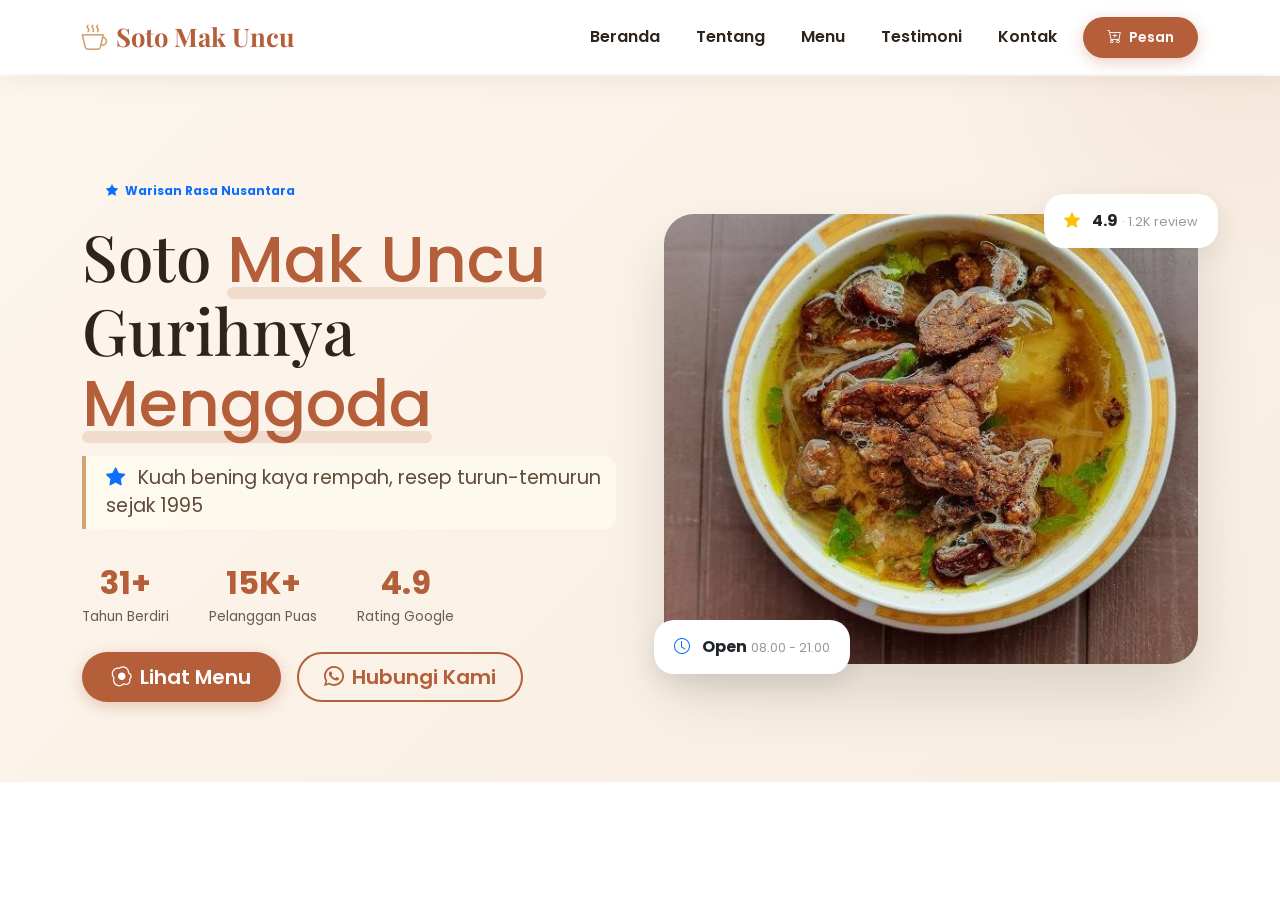
==== uasvivi.html.html @ 8dfd8777 "Membuat Navbar & Hero" ====
<!DOCTYPE html>
<html lang="id">
<head>
  <meta charset="UTF-8" />
  <meta name="viewport" content="width=device-width, initial-scale=1.0" />
  <title>Soto Mak Uncu · Warisan Rasa Nusantara</title>
  <!-- Bootstrap 5 & Icons -->
  <link href="https://cdn.jsdelivr.net/npm/bootstrap@5.3.0-alpha3/dist/css/bootstrap.min.css" rel="stylesheet" />
  <link rel="stylesheet" href="https://cdn.jsdelivr.net/npm/bootstrap-icons@1.11.3/font/bootstrap-icons.min.css" />
  <!-- Google Fonts -->
  <link rel="preconnect" href="https://fonts.googleapis.com" />
  <link rel="preconnect" href="https://fonts.gstatic.com" crossorigin />
  <link href="https://fonts.googleapis.com/css2?family=Playfair+Display:wght@700&family=Poppins:wght@300;400;600;700&display=swap" rel="stylesheet" />
  <!-- AOS Animation -->
  <link href="https://unpkg.com/aos@2.3.1/dist/aos.css" rel="stylesheet" />
  <!-- Link CSS -->
  <link rel="stylesheet" href="style.css">
</head>
<body>

  <!-- ===== NAVBAR ===== -->
  <nav class="navbar navbar-expand-lg fixed-top">
    <div class="container">
      <a class="navbar-brand" href="#">
        <i class="bi bi-cup-hot me-2"></i>Soto Mak Uncu
      </a>
      <button class="navbar-toggler border-0" type="button" data-bs-toggle="collapse" data-bs-target="#navbarNav">
        <span class="navbar-toggler-icon"></span>
      </button>
      <div class="collapse navbar-collapse" id="navbarNav">
        <ul class="navbar-nav ms-auto align-items-lg-center">
          <li class="nav-item"><a class="nav-link" href="#home">Beranda</a></li>
          <li class="nav-item"><a class="nav-link" href="#about">Tentang</a></li>
          <li class="nav-item"><a class="nav-link" href="#products">Menu</a></li>
          <li class="nav-item"><a class="nav-link" href="#testimonials">Testimoni</a></li>
          <li class="nav-item"><a class="nav-link" href="#contact">Kontak</a></li>
          <li class="nav-item ms-lg-2">
            <a href="#contact" class="btn btn-primary-custom btn-sm px-4">
              <i class="bi bi-cart-plus me-2"></i>Pesan
            </a>
          </li>
        </ul>
      </div>
    </div>
  </nav>

  <!-- ===== HERO ===== -->
  <section id="home" class="hero">
    <div class="container">
      <div class="row align-items-center g-5">
        <div class="col-lg-6" data-aos="fade-right">
          <span class="badge bg-primary-light text-primary px-4 py-2 rounded-pill mb-3">
            <i class="bi bi-star-fill me-1"></i> Warisan Rasa Nusantara
          </span>
          <h1 class="hero-title">
            Soto <span>Mak Uncu</span><br />
            Gurihnya <span>Menggoda</span>
          </h1>
          <p class="hero-tagline mt-3 py-2">
            <i class="bi bi-star-fill text-primary me-2"></i>
            Kuah bening kaya rempah, resep turun-temurun sejak 1995
          </p>
          <div class="hero-stats">
            <div class="stat-item">
              <div class="stat-number">31+</div>
              <div class="stat-label">Tahun Berdiri</div>
            </div>
            <div class="stat-item">
              <div class="stat-number">15K+</div>
              <div class="stat-label">Pelanggan Puas</div>
            </div>
            <div class="stat-item">
              <div class="stat-number">4.9</div>
              <div class="stat-label">Rating Google</div>
            </div>
          </div>
          <div class="d-flex flex-wrap gap-3 mt-4">
            <a href="#products" class="btn btn-primary-custom btn-lg">
              <i class="bi bi-egg-fried me-2"></i>Lihat Menu
            </a>
            <a href="#contact" class="btn btn-outline-custom btn-lg">
              <i class="bi bi-whatsapp me-2"></i>Hubungi Kami
            </a>
          </div>
        </div>
        <div class="col-lg-6" data-aos="fade-left">
          <div class="hero-image-wrapper">
            <img src="soto.jpg" alt="Soto Mak Uncu" />
            <div class="floating-badge top-right">
              <i class="bi bi-star-fill text-warning"></i>
              <div>
                <strong>4.9</strong>
                <span style="font-size:0.8rem;color:#999;"> · 1.2K review</span>
              </div>
            </div>
            <div class="floating-badge bottom-left">
              <i class="bi bi-clock text-primary"></i>
              <div>
                <strong>Open</strong>
                <span style="font-size:0.8rem;color:#999;">08.00 - 21.00</span>
              </div>
            </div>
          </div>
        </div>
      </div>
    </div>
  </section>

  

  <!-- ===== TOAST CONTAINER ===== -->
  <div class="toast-container" id="toastContainer"></div>

  <!-- ===== SCRIPTS ===== -->
  <script src="https://cdn.jsdelivr.net/npm/bootstrap@5.3.0-alpha3/dist/js/bootstrap.bundle.min.js"></script>
  <script src="https://unpkg.com/aos@2.3.1/dist/aos.js"></script>

  <!-- Link JS -->
  <script src="main.js"></script>
  
</body>
</html>
---- style.css ----
:root {
      --primary: #b45f3a;
      --primary-dark: #8a472a;
      --primary-light: #f0dbcc;
      --secondary: #2f241b;
      --cream: #fdf6ed;
      --gold: #d4a373;
    }

    * {
      font-family: 'Poppins', sans-serif;
    }

    body {
      padding-top: 76px;
      overflow-x: hidden;
    }

    /* ===== NAVBAR ===== */
    .navbar {
      background: rgba(255, 255, 255, 0.95);
      backdrop-filter: blur(10px);
      box-shadow: 0 2px 30px rgba(0,0,0,0.08);
      padding: 12px 0;
    }

    .navbar-brand {
      font-family: 'Playfair Display', serif;
      font-weight: 700;
      font-size: 1.6rem;
      color: var(--primary) !important;
    }

    .navbar-brand i {
      color: var(--gold);
    }

    .nav-link {
      font-weight: 600;
      color: var(--secondary) !important;
      padding: 8px 18px !important;
      border-radius: 30px;
      transition: 0.3s;
      position: relative;
    }

    .nav-link:hover {
      color: var(--primary) !important;
      background: var(--primary-light);
    }

    .nav-link::after {
      content: '';
      position: absolute;
      bottom: 2px;
      left: 50%;
      transform: translateX(-50%);
      width: 0;
      height: 3px;
      background: var(--primary);
      border-radius: 10px;
      transition: 0.3s;
    }

    .nav-link:hover::after {
      width: 60%;
    }

    .btn-primary-custom {
      background: var(--primary);
      color: white;
      border: none;
      padding: 10px 30px;
      border-radius: 50px;
      font-weight: 600;
      transition: 0.3s;
      box-shadow: 0 4px 15px rgba(180, 95, 58, 0.3);
    }

    .btn-primary-custom:hover {
      background: var(--primary-dark);
      transform: translateY(-2px);
      box-shadow: 0 8px 25px rgba(180, 95, 58, 0.4);
      color: white;
    }

    .btn-outline-custom {
      border: 2px solid var(--primary);
      color: var(--primary);
      background: transparent;
      padding: 8px 25px;
      border-radius: 50px;
      font-weight: 600;
      transition: 0.3s;
    }

    .btn-outline-custom:hover {
      background: var(--primary);
      color: white;
      transform: translateY(-2px);
    }

    /* ===== HERO ===== */
    .hero {
      background: linear-gradient(135deg, var(--cream) 0%, #f8ede1 100%);
      padding: 100px 0 80px;
      position: relative;
      overflow: hidden;
    }

    .hero::before {
      content: '';
      position: absolute;
      top: -50%;
      right: -20%;
      width: 600px;
      height: 600px;
      background: radial-gradient(circle, rgba(180,95,58,0.08) 0%, transparent 70%);
      border-radius: 50%;
    }

    .hero-title {
      font-family: 'Playfair Display', serif;
      font-size: 4rem;
      color: var(--secondary);
      line-height: 1.1;
    }

    .hero-title span {
      color: var(--primary);
      position: relative;
    }

    .hero-title span::after {
      content: '';
      position: absolute;
      bottom: 5px;
      left: 0;
      width: 100%;
      height: 12px;
      background: var(--primary-light);
      z-index: -1;
      border-radius: 10px;
    }

    .hero-tagline {
      font-size: 1.2rem;
      color: #5f4b3a;
      border-left: 4px solid var(--gold);
      padding-left: 20px;
      background: rgba(255,255,240,0.6);
      border-radius: 0 12px 12px 0;
    }

    .hero-stats {
      display: flex;
      gap: 40px;
      margin-top: 30px;
    }

    .hero-stats .stat-item {
      text-align: center;
    }

    .hero-stats .stat-number {
      font-size: 2rem;
      font-weight: 700;
      color: var(--primary);
    }

    .hero-stats .stat-label {
      font-size: 0.85rem;
      color: #6c5a4a;
    }

    .hero-image-wrapper {
      position: relative;
      z-index: 2;
    }

    .hero-image-wrapper img {
      border-radius: 30px;
      box-shadow: 0 30px 60px rgba(0,0,0,0.12);
      transition: transform 0.5s ease;
      width: 100%;
      height: 450px;
      object-fit: cover;
    }

    .hero-image-wrapper img:hover {
      transform: scale(1.02);
    }

    .floating-badge {
      position: absolute;
      background: white;
      padding: 15px 20px;
      border-radius: 20px;
      box-shadow: 0 10px 30px rgba(0,0,0,0.1);
      display: flex;
      align-items: center;
      gap: 12px;
      animation: float 3s ease-in-out infinite;
    }

    .floating-badge.top-right {
      top: -20px;
      right: -20px;
    }

    .floating-badge.bottom-left {
      bottom: -10px;
      left: -10px;
      animation-delay: 1.5s;
    }

    @keyframes float {
      0%, 100% { transform: translateY(0px); }
      50% { transform: translateY(-10px); }
    }

    /* ===== SECTION TITLE ===== */
    .section-title-wrapper {
      text-align: center;
      margin-bottom: 60px;
    }

    .section-title-wrapper .subtitle {
      color: var(--primary);
      font-weight: 600;
      letter-spacing: 2px;
      font-size: 0.9rem;
      text-transform: uppercase;
    }

    .section-title-wrapper h2 {
      font-family: 'Playfair Display', serif;
      font-size: 3rem;
      color: var(--secondary);
      margin-top: 8px;
    }

    .section-title-wrapper p {
      color: #6c5a4a;
      max-width: 500px;
      margin: 10px auto 0;
    }

    /* ===== ABOUT ===== */
    .about-section {
      padding: 80px 0;
      background: white;
    }

    .about-image-wrapper {
      border-radius: 30px;
      overflow: hidden;
      box-shadow: 0 20px 40px rgba(0,0,0,0.08);
    }

    .about-image-wrapper img {
      width: 100%;
      height: 400px;
      object-fit: cover;
      transition: transform 0.6s ease;
    }

    .about-image-wrapper:hover img {
      transform: scale(1.05);
    }

    .about-content h3 {
      font-family: 'Playfair Display', serif;
      font-size: 2rem;
      color: var(--secondary);
    }

    .about-features {
      display: grid;
      grid-template-columns: 1fr 1fr;
      gap: 15px;
      margin-top: 20px;
    }

    .about-features .feature-item {
      display: flex;
      align-items: center;
      gap: 12px;
      background: var(--cream);
      padding: 12px 16px;
      border-radius: 16px;
      transition: 0.3s;
    }

    .about-features .feature-item:hover {
      background: var(--primary-light);
      transform: translateX(5px);
    }

    .about-features .feature-item i {
      color: var(--primary);
      font-size: 1.3rem;
    }
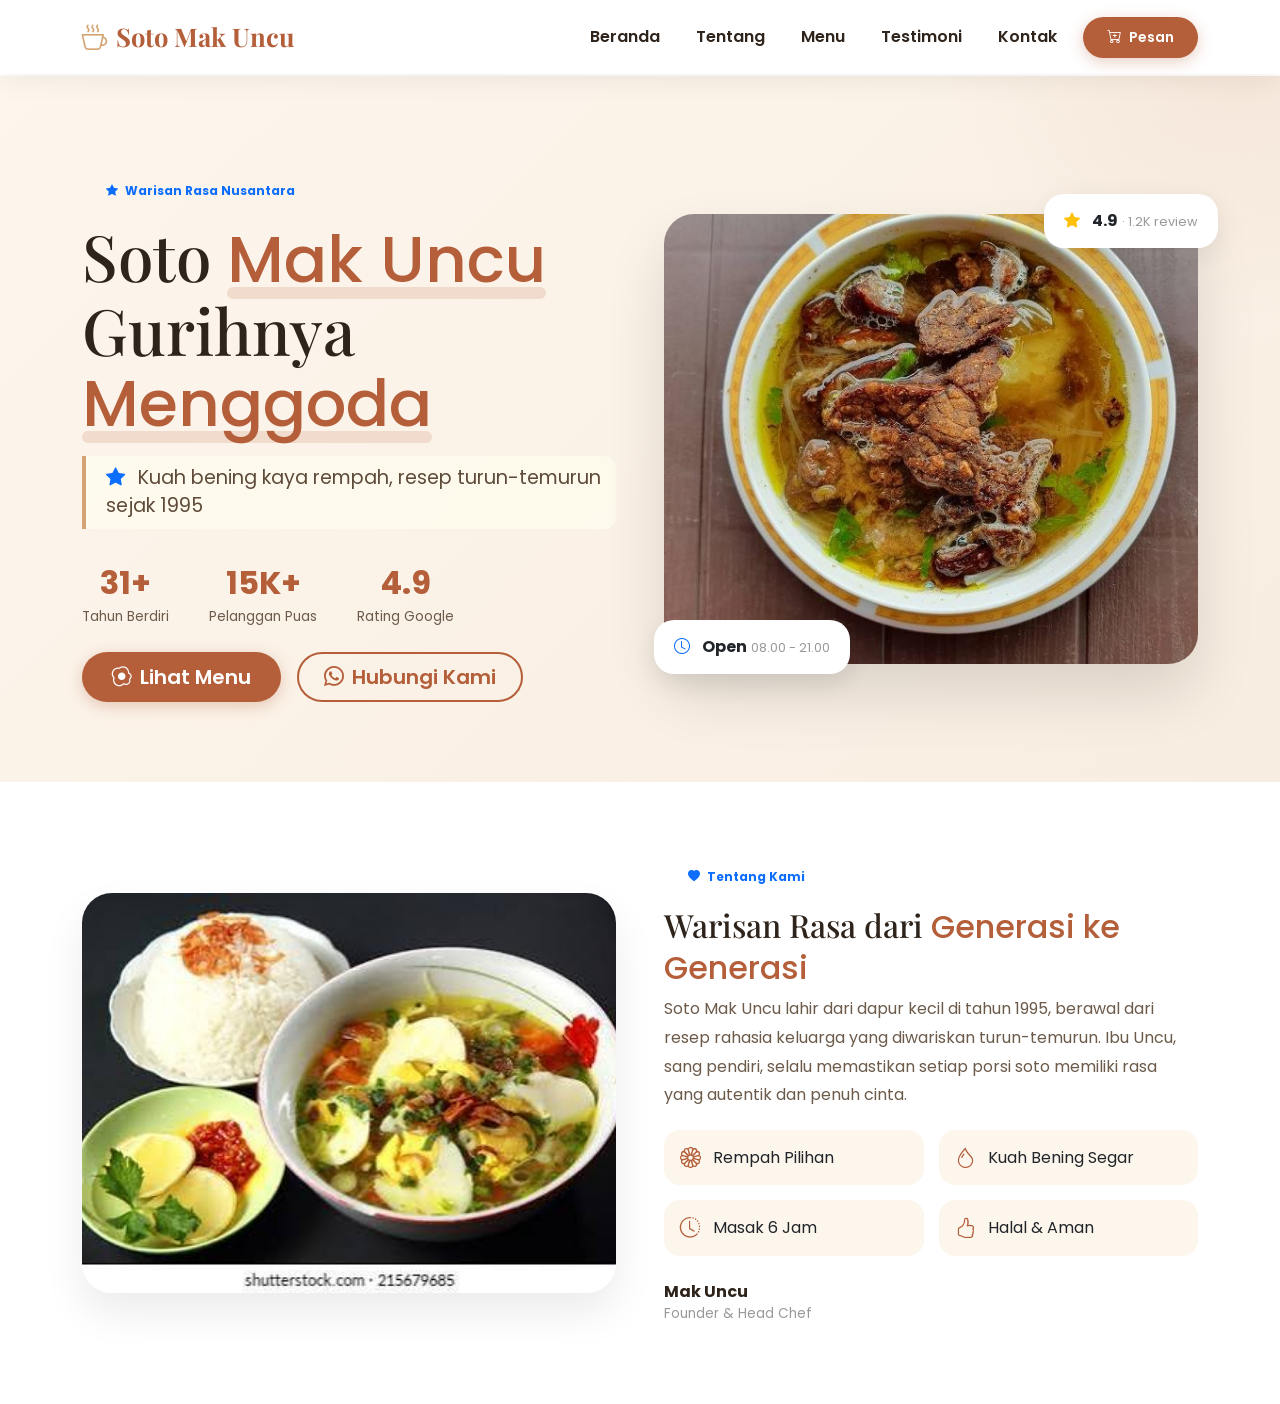
==== commit 4d59cbcf: "Membuat bagian about" ====
--- a/uasvivi.html.html
+++ b/uasvivi.html.html
@@ -106,6 +106,59 @@
     </div>
   </section>
 
+  <!-- ===== ABOUT ==== -->
+  <section id="about" class="about-section">
+    <div class="container">
+      <div class="row g-5 align-items-center">
+        <div class="col-lg-6" data-aos="fade-right">
+          <div class="about-image-wrapper">
+            <img src="sotoenak.jpg" alt="Soto Paru Mak Uncu" />
+          </div>
+        </div>
+        <div class="col-lg-6" data-aos="fade-left">
+          <div class="about-content">
+            <span class="badge bg-primary-light text-primary px-4 py-2 rounded-pill mb-3">
+              <i class="bi bi-heart-fill me-1"></i> Tentang Kami
+            </span>
+            <h3>Warisan Rasa dari <span style="color:var(--primary);">Generasi ke Generasi</span></h3>
+            <p style="color:#6c5a4a;line-height:1.8;">
+              Soto Mak Uncu lahir dari dapur kecil di tahun 1995, berawal dari resep rahasia keluarga 
+              yang diwariskan turun-temurun. Ibu Uncu, sang pendiri, selalu memastikan setiap 
+              porsi soto memiliki rasa yang autentik dan penuh cinta.
+            </p>
+            <div class="about-features">
+              <div class="feature-item">
+                <i class="bi bi-flower1"></i>
+                <span>Rempah Pilihan</span>
+              </div>
+              <div class="feature-item">
+                <i class="bi bi-droplet"></i>
+                <span>Kuah Bening Segar</span>
+              </div>
+              <div class="feature-item">
+                <i class="bi bi-clock-history"></i>
+                <span>Masak 6 Jam</span>
+              </div>
+              <div class="feature-item">
+                <i class="bi bi-hand-thumbs-up"></i>
+                <span>Halal & Aman</span>
+              </div>
+            </div>
+            <div class="mt-4">
+              <div class="d-flex align-items-center gap-3">
+                <!-- <img src="" alt="Ibu Uncu" style="width:60px;height:60px;border-radius:50%;object-fit:cover;" /> -->
+                <div>
+                  <div style="font-weight:700;color:var(--secondary);">Mak Uncu</div>
+                  <div style="font-size:0.85rem;color:#999;">Founder & Head Chef</div>
+                </div>
+              </div>
+            </div>
+          </div>
+        </div>
+      </div>
+    </div>
+  </section>
+
   
 
   <!-- ===== TOAST CONTAINER ===== -->
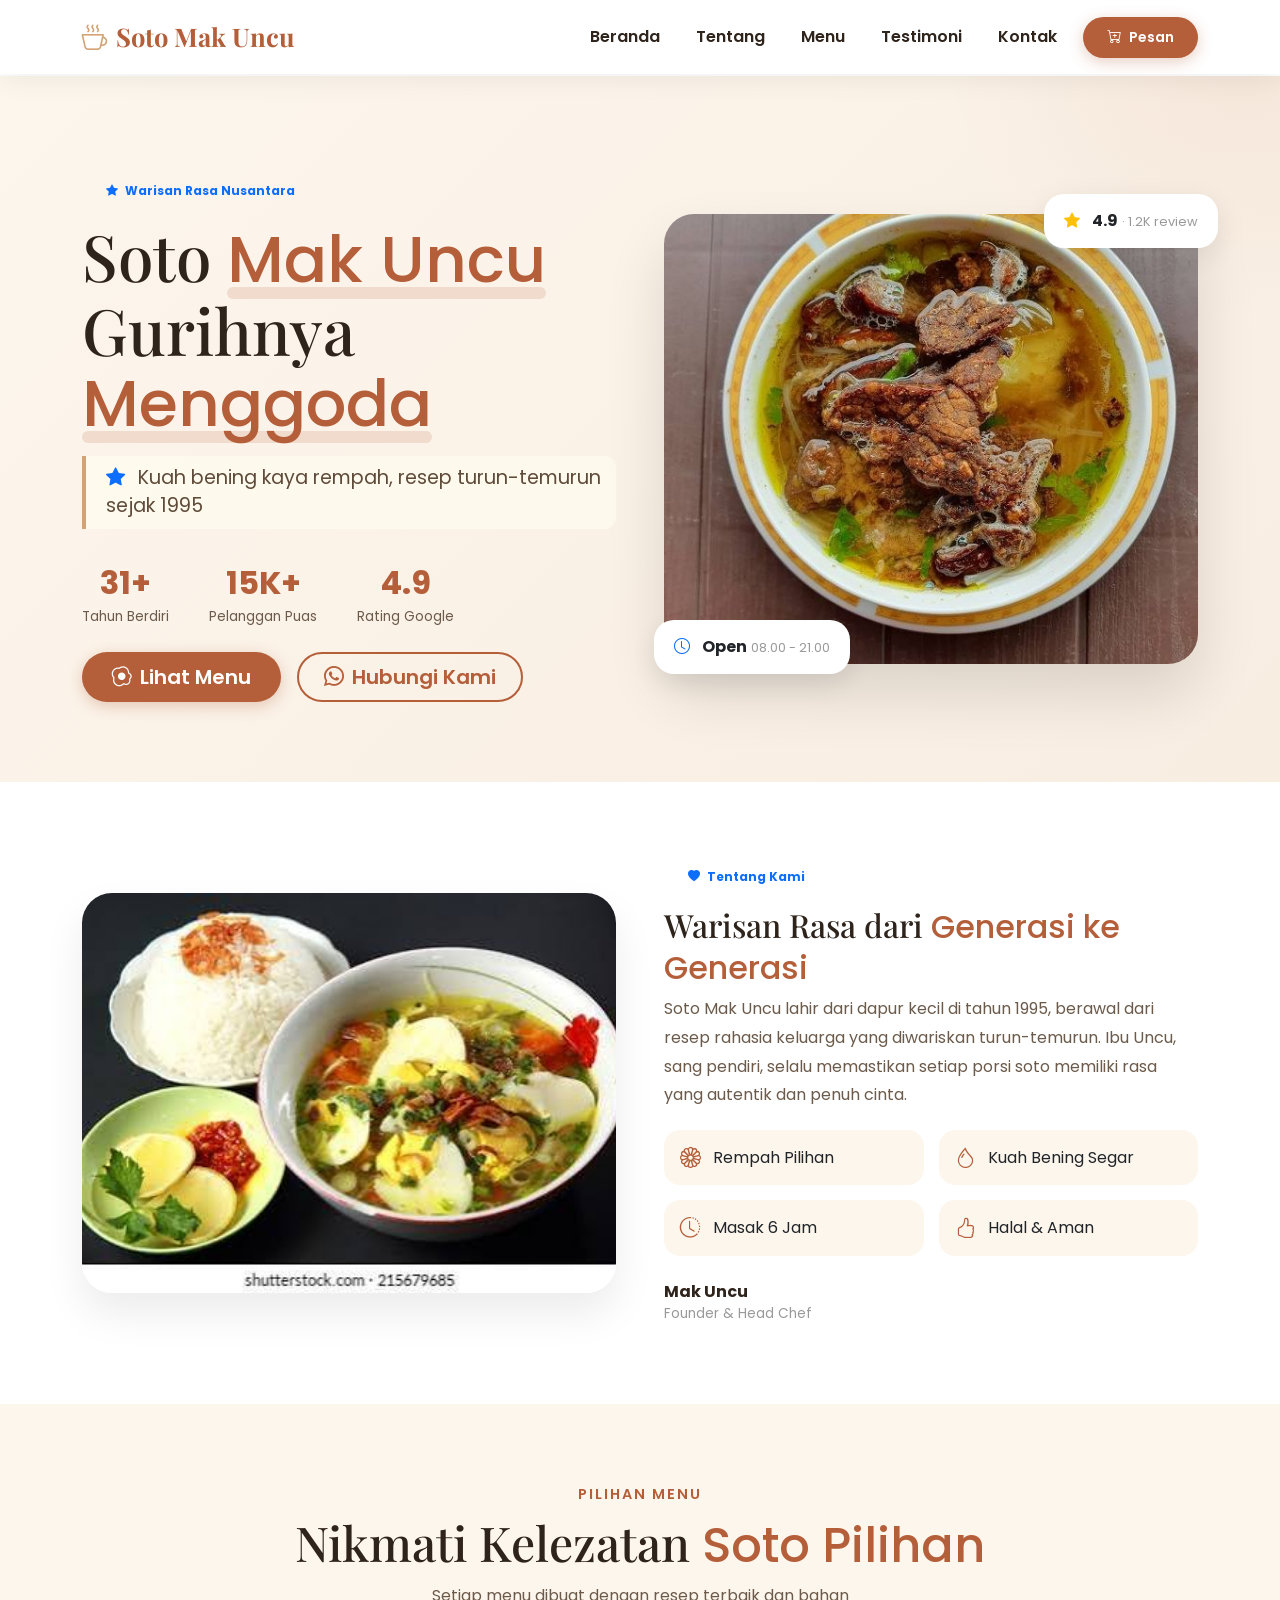
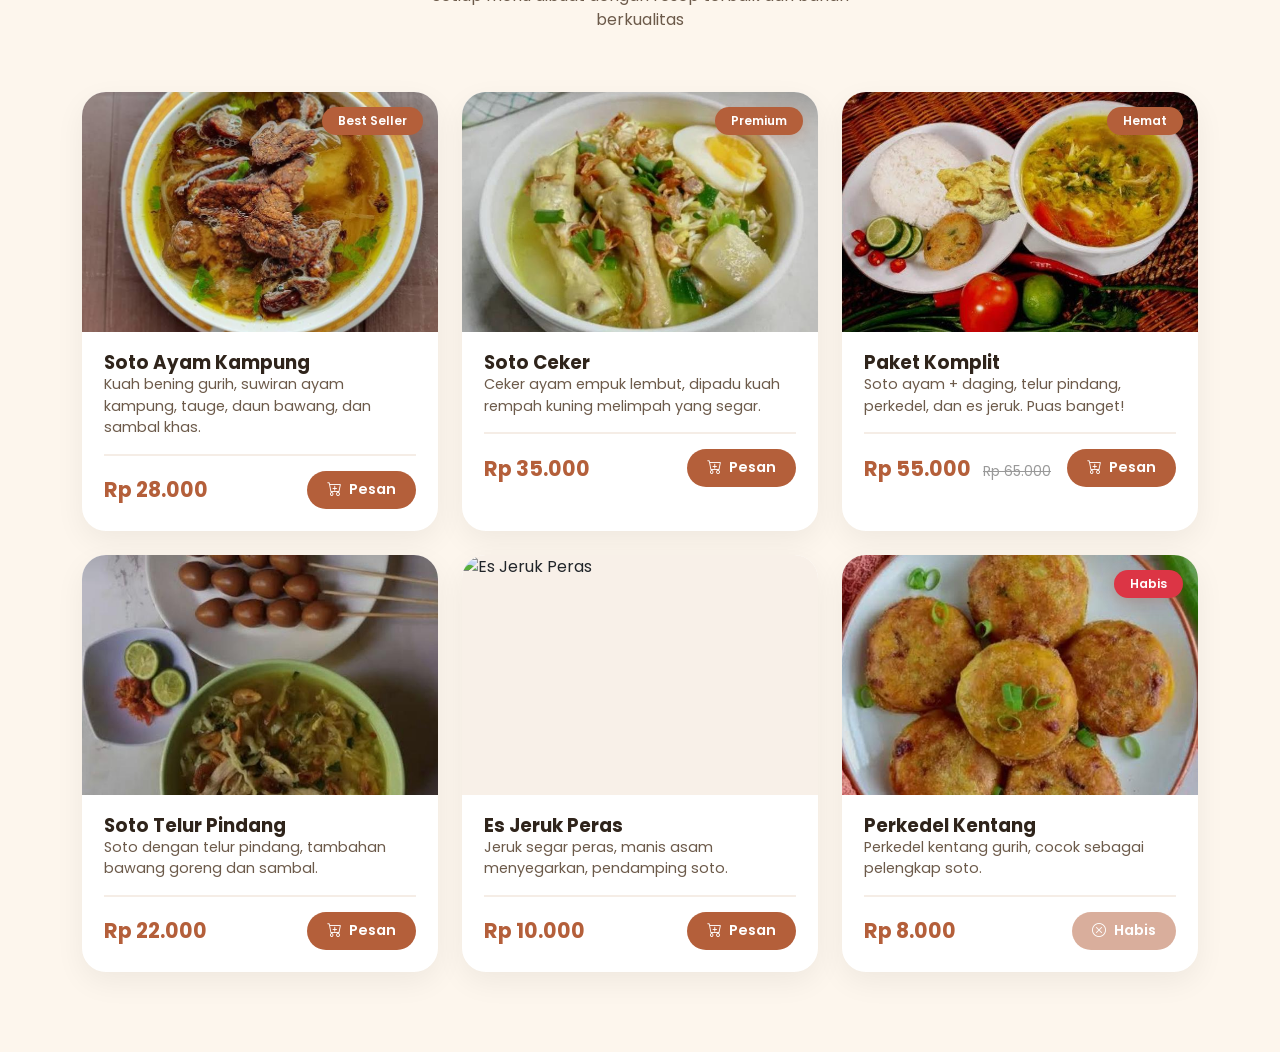
==== commit a7facf6f: "Membuat bagian produk dengan codingan html & css" ====
--- a/uasvivi.html.html
+++ b/uasvivi.html.html
@@ -159,6 +159,137 @@
     </div>
   </section>
 
+  <!-- ===== PRODUCTS ===== -->
+  <section id="products" class="products-section">
+    <div class="container">
+      <div class="section-title-wrapper" data-aos="fade-up">
+        <div class="subtitle">Pilihan Menu</div>
+        <h2>Nikmati Kelezatan <span style="color:var(--primary);">Soto Pilihan</span></h2>
+        <p>Setiap menu dibuat dengan resep terbaik dan bahan berkualitas</p>
+      </div>
+
+      <div class="row g-4">
+        <!-- Product 1: Soto Ayam Kampung -->
+        <div class="col-md-4" data-aos="fade-up" data-aos-delay="100">
+          <div class="product-card">
+            <div class="product-image">
+              <img src="sotoayam.jpg" alt="Soto Ayam Kampung" />
+              <span class="product-badge">Best Seller</span>
+            </div>
+            <div class="card-body">
+              <h5 class="card-title">Soto Ayam Kampung</h5>
+              <p class="card-text">Kuah bening gurih, suwiran ayam kampung, tauge, daun bawang, dan sambal khas.</p>
+              <div class="product-footer">
+                <span class="product-price">Rp 28.000</span>
+                <button class="btn-add-cart" data-product="Soto Ayam Kampung" data-price="28000">
+                  <i class="bi bi-cart-plus"></i> Pesan
+                </button>
+              </div>
+            </div>
+          </div>
+        </div>
+
+        <!-- Product 2: Soto Ceker -->
+        <div class="col-md-4" data-aos="fade-up" data-aos-delay="200">
+          <div class="product-card">
+            <div class="product-image">
+              <img src="sotoceker.jpeg" alt="Soto Ceker" />
+              <span class="product-badge">Premium</span>
+            </div>
+            <div class="card-body">
+              <h5 class="card-title">Soto Ceker</h5>
+              <p class="card-text">Ceker ayam empuk lembut, dipadu kuah rempah kuning melimpah yang segar.</p>
+              <div class="product-footer">
+                <span class="product-price">Rp 35.000</span>
+                <button class="btn-add-cart" data-product="Soto Ceker" data-price="35000">
+                  <i class="bi bi-cart-plus"></i> Pesan
+                </button>
+              </div>
+            </div>
+          </div>
+        </div>
+
+        <!-- Product 3: Paket Komplit -->
+        <div class="col-md-4" data-aos="fade-up" data-aos-delay="300">
+          <div class="product-card">
+            <div class="product-image">
+              <img src="komplit.jpeg" alt="Paket Komplit" />
+              <span class="product-badge">Hemat</span>
+            </div>
+            <div class="card-body">
+              <h5 class="card-title">Paket Komplit</h5>
+              <p class="card-text">Soto ayam + daging, telur pindang, perkedel, dan es jeruk. Puas banget!</p>
+              <div class="product-footer">
+                <span class="product-price">Rp 55.000 <span class="original">Rp 65.000</span></span>
+                <button class="btn-add-cart" data-product="Paket Komplit" data-price="55000">
+                  <i class="bi bi-cart-plus"></i> Pesan
+                </button>
+              </div>
+            </div>
+          </div>
+        </div>
+
+        <!-- Product 4: Soto Telur Pindang -->
+        <div class="col-md-4" data-aos="fade-up" data-aos-delay="150">
+          <div class="product-card">
+            <div class="product-image">
+              <img src="telurpindang.jpeg" alt="Soto Telur Pindang" />
+            </div>
+            <div class="card-body">
+              <h5 class="card-title">Soto Telur Pindang</h5>
+              <p class="card-text">Soto dengan telur pindang, tambahan bawang goreng dan sambal.</p>
+              <div class="product-footer">
+                <span class="product-price">Rp 22.000</span>
+                <button class="btn-add-cart" data-product="Soto Telur Pindang" data-price="22000">
+                  <i class="bi bi-cart-plus"></i> Pesan
+                </button>
+              </div>
+            </div>
+          </div>
+        </div>
+
+        <!-- Product 5: Es Jeruk Peras -->
+        <div class="col-md-4" data-aos="fade-up" data-aos-delay="250">
+          <div class="product-card">
+            <div class="product-image">
+              <img src="https://images.unsplash.com/photo-1613478223719-2ab802602423?q=80&w=500&auto=format&fit=crop" alt="Es Jeruk Peras" />
+            </div>
+            <div class="card-body">
+              <h5 class="card-title">Es Jeruk Peras</h5>
+              <p class="card-text">Jeruk segar peras, manis asam menyegarkan, pendamping soto.</p>
+              <div class="product-footer">
+                <span class="product-price">Rp 10.000</span>
+                <button class="btn-add-cart" data-product="Es Jeruk Peras" data-price="10000">
+                  <i class="bi bi-cart-plus"></i> Pesan
+                </button>
+              </div>
+            </div>
+          </div>
+        </div>
+
+        <!-- Product 6: Perkedel Kentang -->
+        <div class="col-md-4" data-aos="fade-up" data-aos-delay="350">
+          <div class="product-card">
+            <div class="product-image">
+              <img src="perkedel.jpeg" alt="Perkedel Kentang" />
+              <span class="product-badge sold-out">Habis</span>
+            </div>
+            <div class="card-body">
+              <h5 class="card-title">Perkedel Kentang</h5>
+              <p class="card-text">Perkedel kentang gurih, cocok sebagai pelengkap soto.</p>
+              <div class="product-footer">
+                <span class="product-price">Rp 8.000</span>
+                <button class="btn-add-cart" data-product="Perkedel Kentang" data-price="8000" disabled>
+                  <i class="bi bi-x-circle"></i> Habis
+                </button>
+              </div>
+            </div>
+          </div>
+        </div>
+      </div>
+    </div>
+  </section>
+
   
 
   <!-- ===== TOAST CONTAINER ===== -->
--- a/style.css
+++ b/style.css
@@ -302,4 +302,128 @@
       font-size: 1.3rem;
     }
 
+    /* ===== PRODUCTS ===== */
+    .products-section {
+      padding: 80px 0;
+      background: var(--cream);
+    }
+
+    .product-card {
+      background: white;
+      border-radius: 24px;
+      overflow: hidden;
+      box-shadow: 0 10px 30px rgba(0,0,0,0.06);
+      transition: 0.4s cubic-bezier(0.165, 0.84, 0.44, 1);
+      height: 100%;
+      position: relative;
+    }
+
+    .product-card:hover {
+      transform: translateY(-12px);
+      box-shadow: 0 20px 50px rgba(180, 95, 58, 0.15);
+    }
+
+    .product-card .product-image {
+      height: 240px;
+      overflow: hidden;
+      position: relative;
+      background: #f8f0e8;
+    }
+
+    .product-card .product-image img {
+      width: 100%;
+      height: 100%;
+      object-fit: cover;
+      transition: transform 0.6s ease;
+    }
+
+    .product-card:hover .product-image img {
+      transform: scale(1.08);
+    }
+
+    .product-card .product-badge {
+      position: absolute;
+      top: 15px;
+      right: 15px;
+      background: var(--primary);
+      color: white;
+      padding: 5px 16px;
+      border-radius: 30px;
+      font-size: 0.75rem;
+      font-weight: 600;
+      box-shadow: 0 4px 15px rgba(180, 95, 58, 0.3);
+      z-index: 2;
+    }
+
+    .product-card .product-badge.sold-out {
+      background: #dc3545;
+    }
+
+    .product-card .card-body {
+      padding: 20px 22px 22px;
+    }
+
+    .product-card .card-title {
+      font-weight: 700;
+      color: var(--secondary);
+      font-size: 1.15rem;
+    }
+
+    .product-card .card-text {
+      color: #6c5a4a;
+      font-size: 0.9rem;
+      margin-bottom: 15px;
+    }
+
+    .product-card .product-footer {
+      display: flex;
+      justify-content: space-between;
+      align-items: center;
+      padding-top: 15px;
+      border-top: 2px solid #f5ede6;
+    }
+
+    .product-card .product-price {
+      font-weight: 700;
+      font-size: 1.3rem;
+      color: var(--primary);
+    }
+
+    .product-card .product-price .original {
+      font-size: 0.85rem;
+      color: #999;
+      text-decoration: line-through;
+      font-weight: 400;
+      margin-left: 8px;
+    }
+
+    .btn-add-cart {
+      background: var(--primary);
+      color: white;
+      border: none;
+      padding: 8px 20px;
+      border-radius: 50px;
+      font-weight: 600;
+      font-size: 0.9rem;
+      transition: 0.3s;
+      display: flex;
+      align-items: center;
+      gap: 8px;
+    }
+
+    .btn-add-cart:hover:not(:disabled) {
+      background: var(--primary-dark);
+      transform: scale(1.05);
+      color: white;
+    }
+
+    .btn-add-cart.added {
+      background: #28a745;
+    }
+
+    .btn-add-cart:disabled {
+      opacity: 0.5;
+      cursor: not-allowed;
+    }
+
     
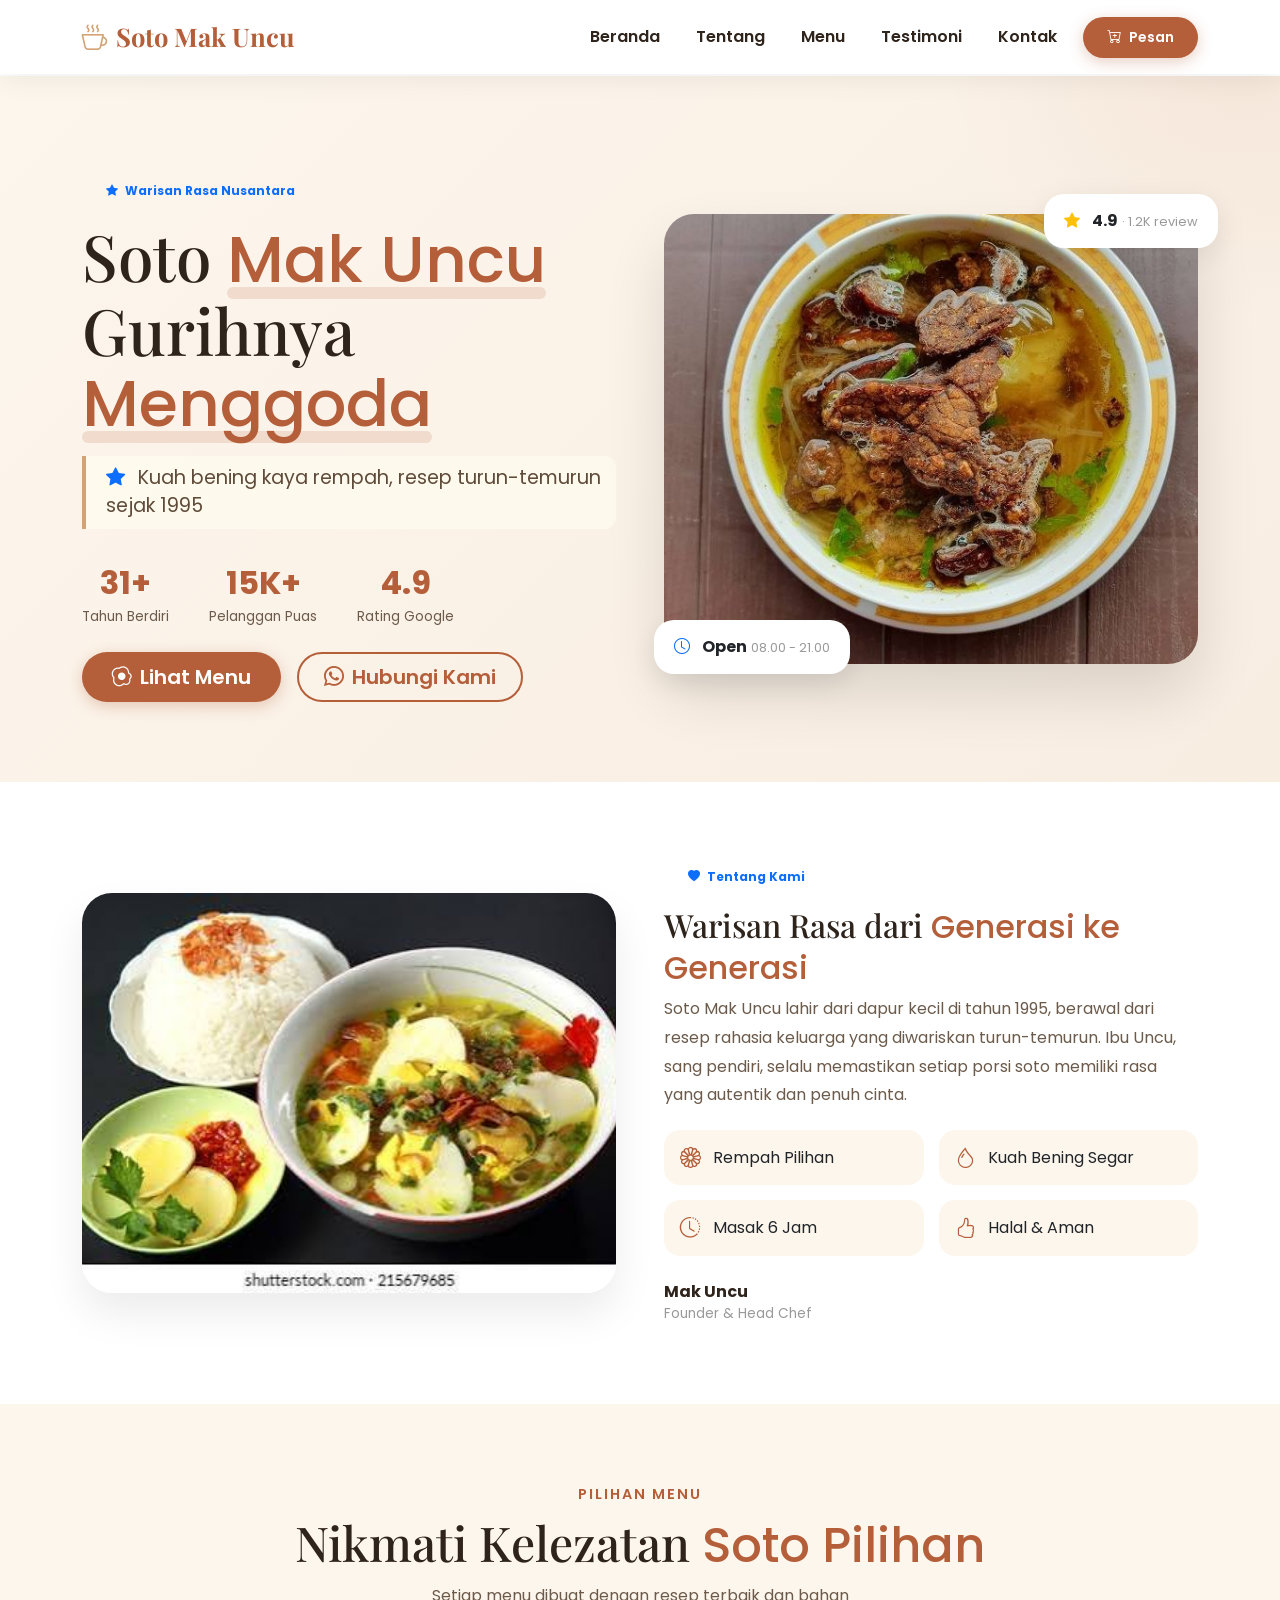
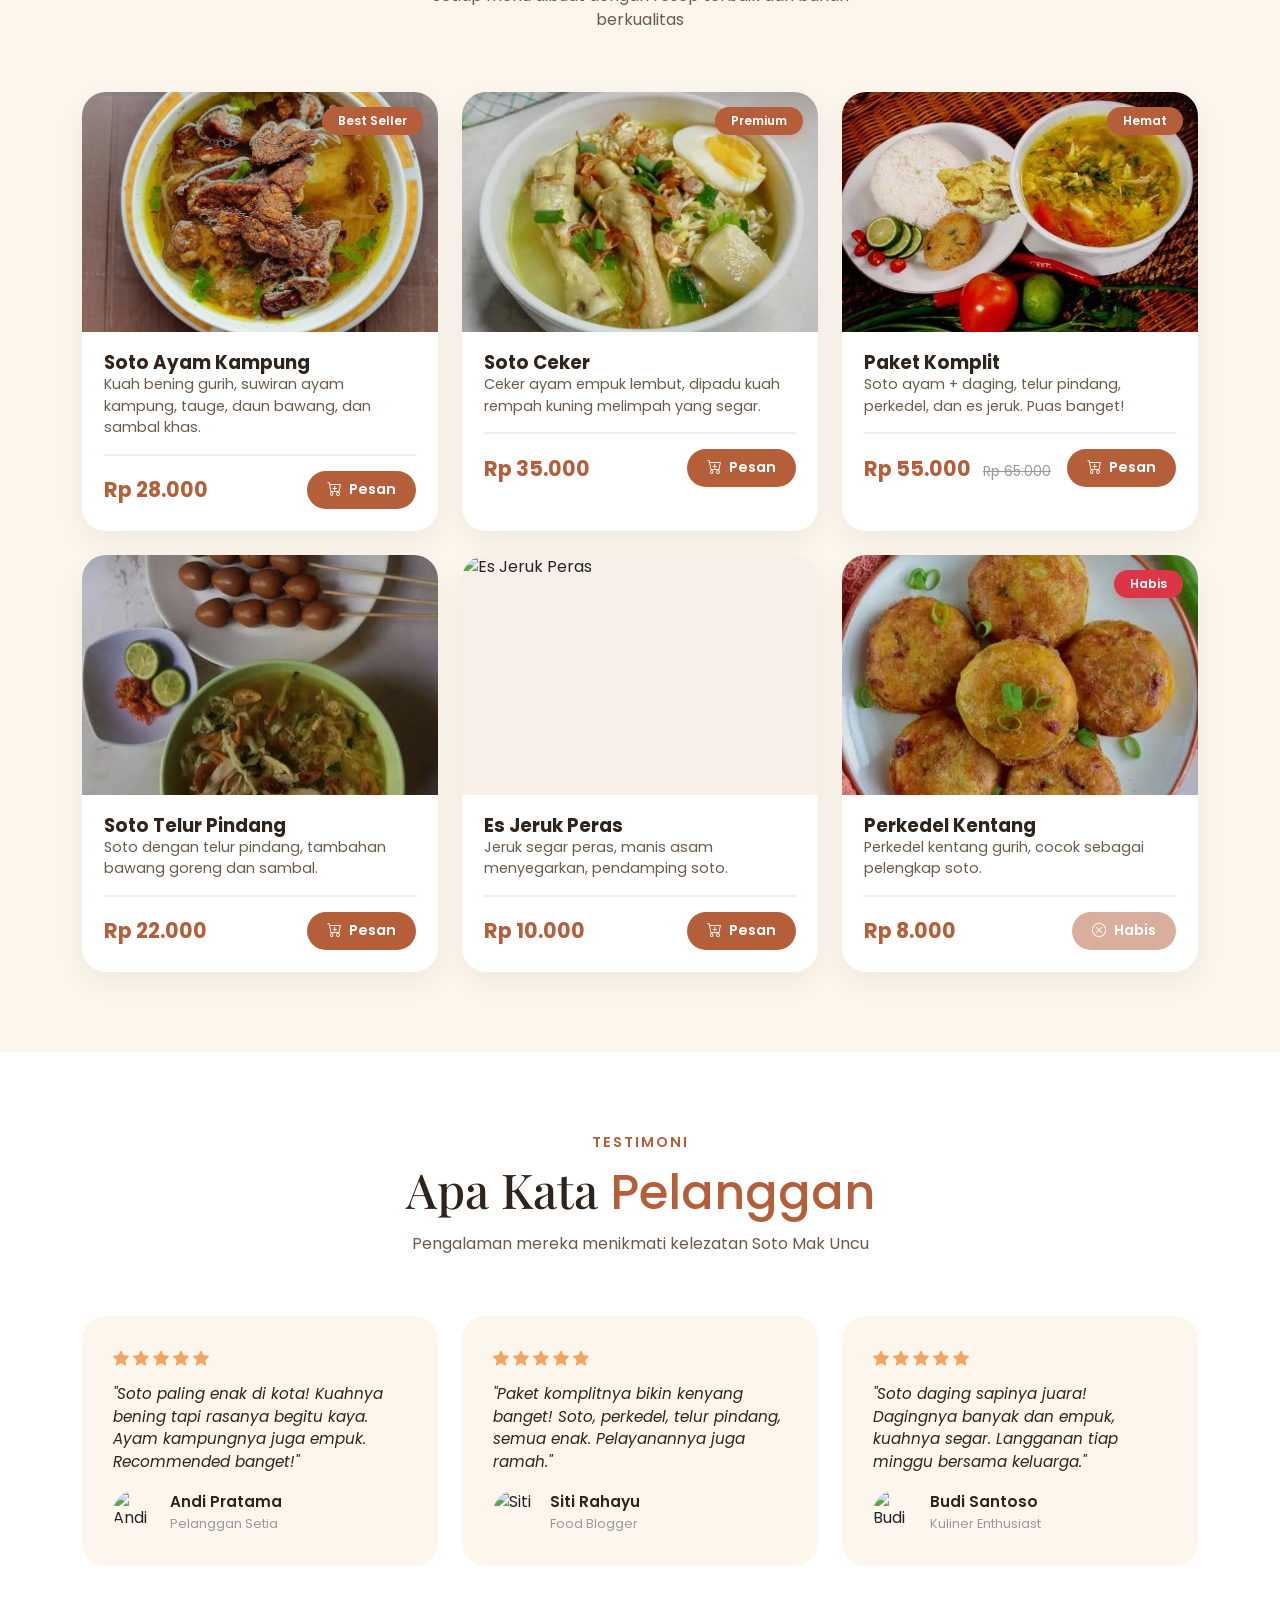
==== commit faa4788c: "Menambahkan Bagian Testimonial" ====
--- a/uasvivi.html.html
+++ b/uasvivi.html.html
@@ -290,7 +290,78 @@
     </div>
   </section>
 
-  
+  <!-- ===== TESTIMONIALS ===== -->
+  <section id="testimonials" class="testimonials-section">
+    <div class="container">
+      <div class="section-title-wrapper" data-aos="fade-up">
+        <div class="subtitle">Testimoni</div>
+        <h2>Apa Kata <span style="color:var(--primary);">Pelanggan</span></h2>
+        <p>Pengalaman mereka menikmati kelezatan Soto Mak Uncu</p>
+      </div>
+
+      <div class="row g-4">
+        <div class="col-md-4" data-aos="fade-up" data-aos-delay="100">
+          <div class="testimonial-card">
+            <div class="stars">
+              <i class="bi bi-star-fill"></i>
+              <i class="bi bi-star-fill"></i>
+              <i class="bi bi-star-fill"></i>
+              <i class="bi bi-star-fill"></i>
+              <i class="bi bi-star-fill"></i>
+            </div>
+            <p class="testimonial-text">"Soto paling enak di kota! Kuahnya bening tapi rasanya begitu kaya. Ayam kampungnya juga empuk. Recommended banget!"</p>
+            <div class="testimonial-author">
+              <img src="https://placehold.co/60x60/f0dbcc/b45f3a?text=A" alt="Andi" />
+              <div>
+                <div class="name">Andi Pratama</div>
+                <div class="role">Pelanggan Setia</div>
+              </div>
+            </div>
+          </div>
+        </div>
+
+        <div class="col-md-4" data-aos="fade-up" data-aos-delay="200">
+          <div class="testimonial-card">
+            <div class="stars">
+              <i class="bi bi-star-fill"></i>
+              <i class="bi bi-star-fill"></i>
+              <i class="bi bi-star-fill"></i>
+              <i class="bi bi-star-fill"></i>
+              <i class="bi bi-star-fill"></i>
+            </div>
+            <p class="testimonial-text">"Paket komplitnya bikin kenyang banget! Soto, perkedel, telur pindang, semua enak. Pelayanannya juga ramah."</p>
+            <div class="testimonial-author">
+              <img src="https://placehold.co/60x60/f0dbcc/b45f3a?text=S" alt="Siti" />
+              <div>
+                <div class="name">Siti Rahayu</div>
+                <div class="role">Food Blogger</div>
+              </div>
+            </div>
+          </div>
+        </div>
+
+        <div class="col-md-4" data-aos="fade-up" data-aos-delay="300">
+          <div class="testimonial-card">
+            <div class="stars">
+              <i class="bi bi-star-fill"></i>
+              <i class="bi bi-star-fill"></i>
+              <i class="bi bi-star-fill"></i>
+              <i class="bi bi-star-fill"></i>
+              <i class="bi bi-star-fill"></i>
+            </div>
+            <p class="testimonial-text">"Soto daging sapinya juara! Dagingnya banyak dan empuk, kuahnya segar. Langganan tiap minggu bersama keluarga."</p>
+            <div class="testimonial-author">
+              <img src="https://placehold.co/60x60/f0dbcc/b45f3a?text=B" alt="Budi" />
+              <div>
+                <div class="name">Budi Santoso</div>
+                <div class="role">Kuliner Enthusiast</div>
+              </div>
+            </div>
+          </div>
+        </div>
+      </div>
+    </div>
+  </section>
 
   <!-- ===== TOAST CONTAINER ===== -->
   <div class="toast-container" id="toastContainer"></div>
--- a/style.css
+++ b/style.css
@@ -426,4 +426,59 @@
       cursor: not-allowed;
     }
 
+    /* ===== TESTIMONIALS ===== */
+    .testimonials-section {
+      padding: 80px 0;
+      background: white;
+    }
+
+    .testimonial-card {
+      background: var(--cream);
+      border-radius: 24px;
+      padding: 30px;
+      height: 100%;
+      transition: 0.3s;
+      border: 1px solid transparent;
+    }
+
+    .testimonial-card:hover {
+      border-color: var(--primary-light);
+      box-shadow: 0 10px 30px rgba(0,0,0,0.05);
+    }
+
+    .testimonial-card .stars {
+      color: #f4a460;
+      margin-bottom: 12px;
+    }
+
+    .testimonial-card .testimonial-text {
+      font-style: italic;
+      color: var(--secondary);
+      font-size: 0.95rem;
+    }
+
+    .testimonial-card .testimonial-author {
+      display: flex;
+      align-items: center;
+      gap: 12px;
+      margin-top: 15px;
+    }
+
+    .testimonial-card .testimonial-author img {
+      width: 45px;
+      height: 45px;
+      border-radius: 50%;
+      object-fit: cover;
+    }
+
+    .testimonial-card .testimonial-author .name {
+      font-weight: 600;
+      color: var(--secondary);
+      font-size: 0.95rem;
+    }
+
+    .testimonial-card .testimonial-author .role {
+      font-size: 0.8rem;
+      color: #999;
+    }
     
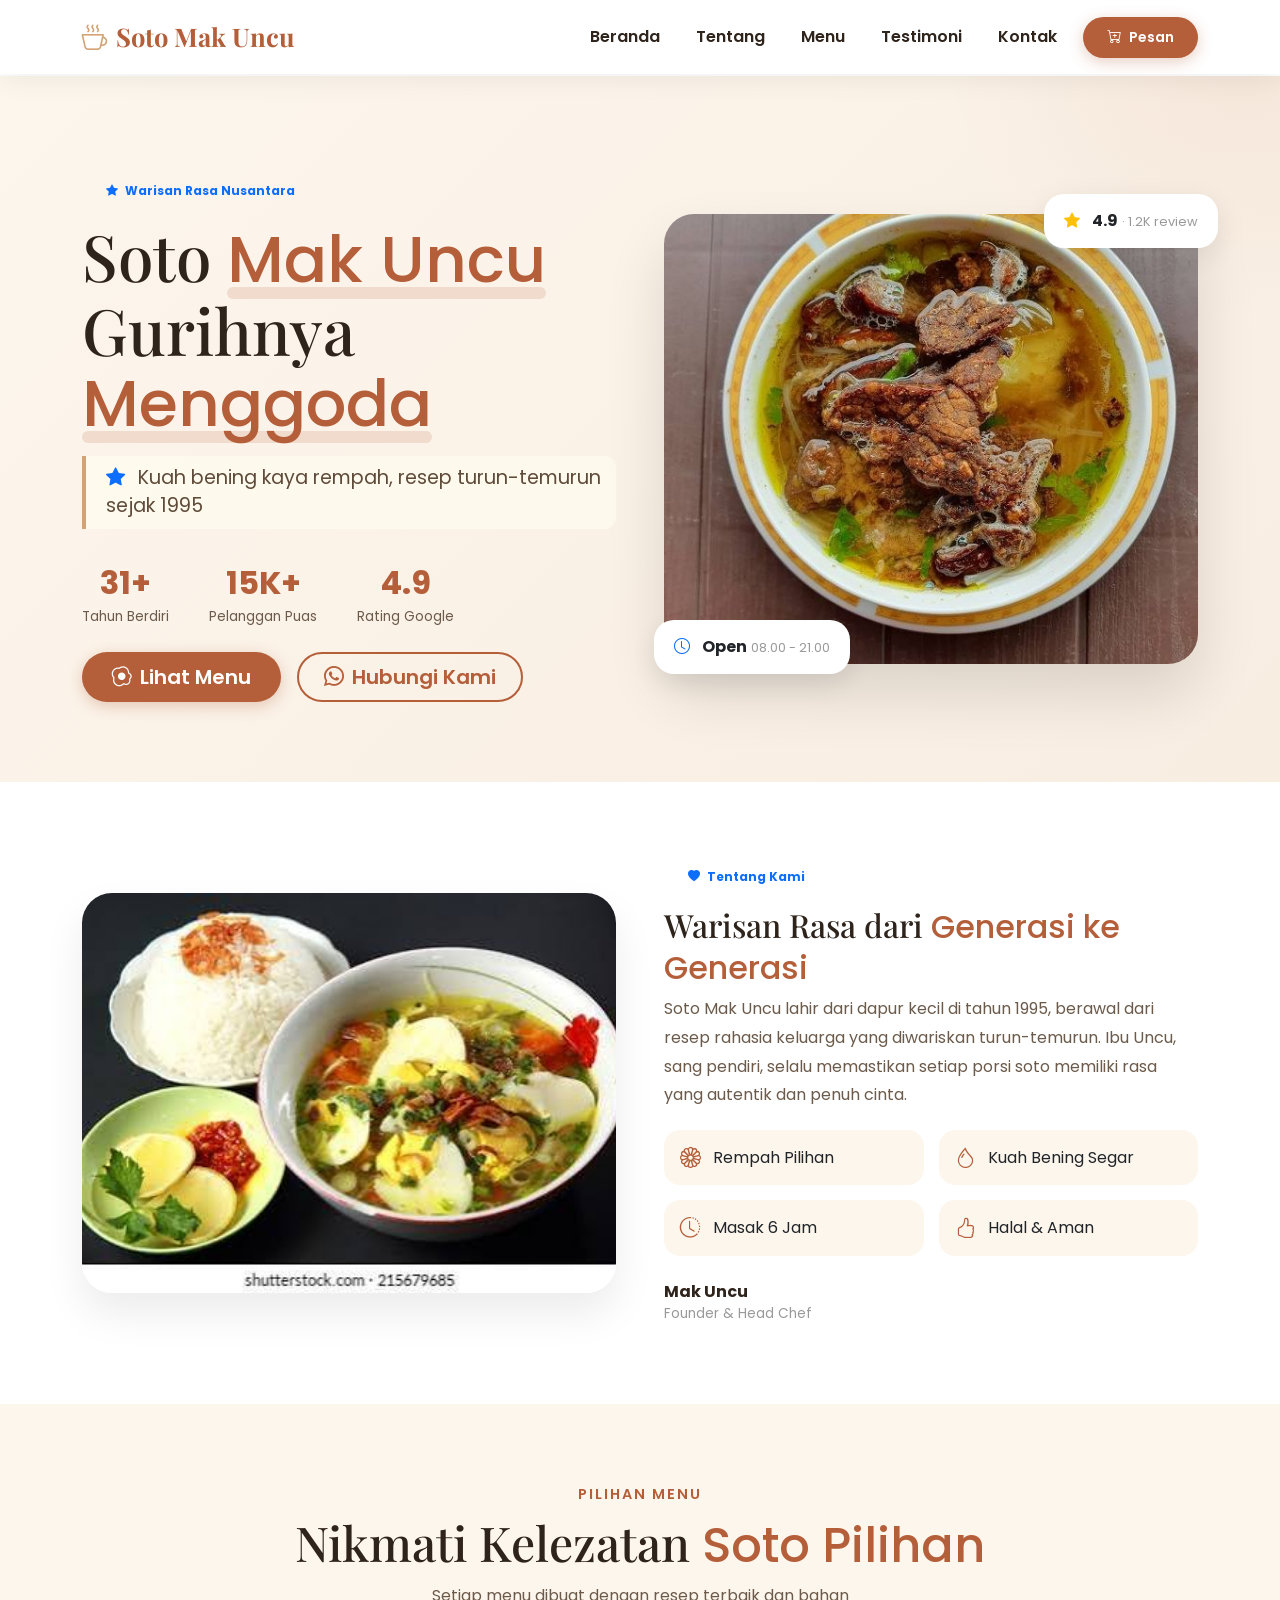
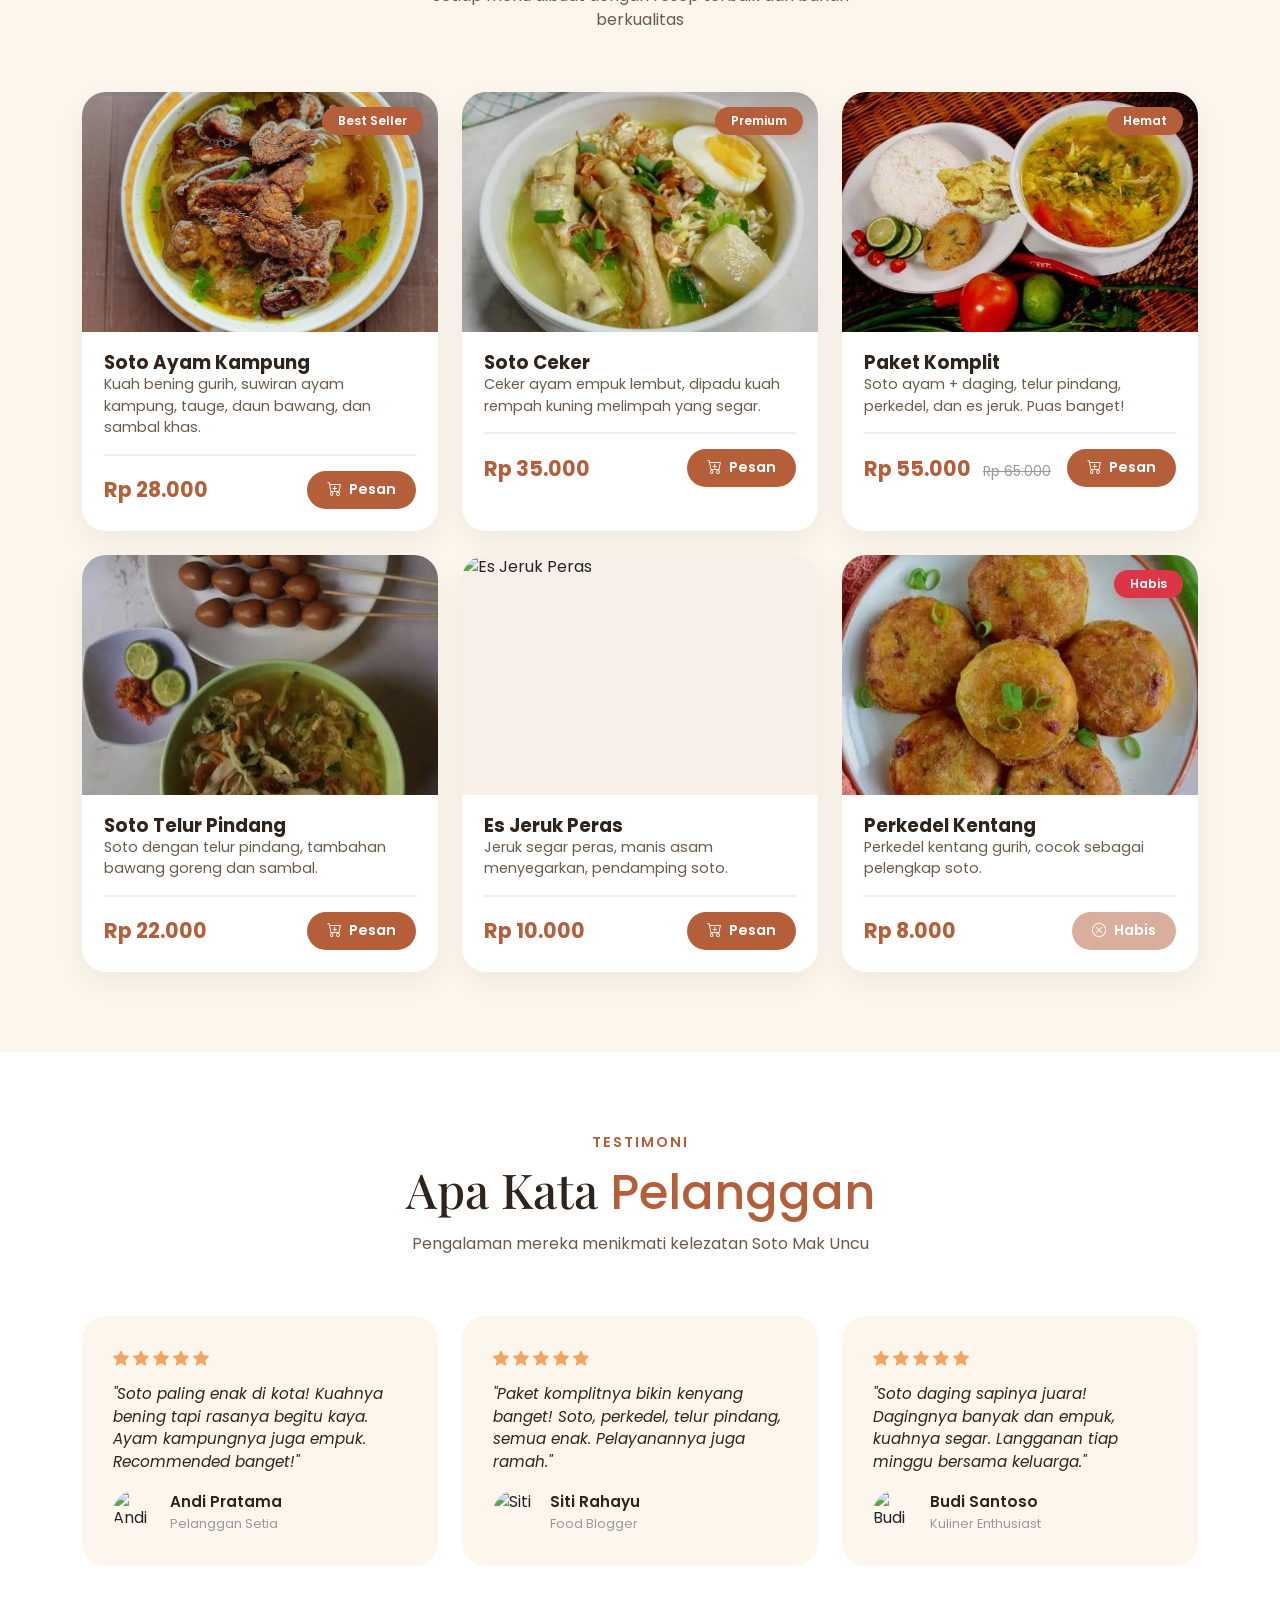
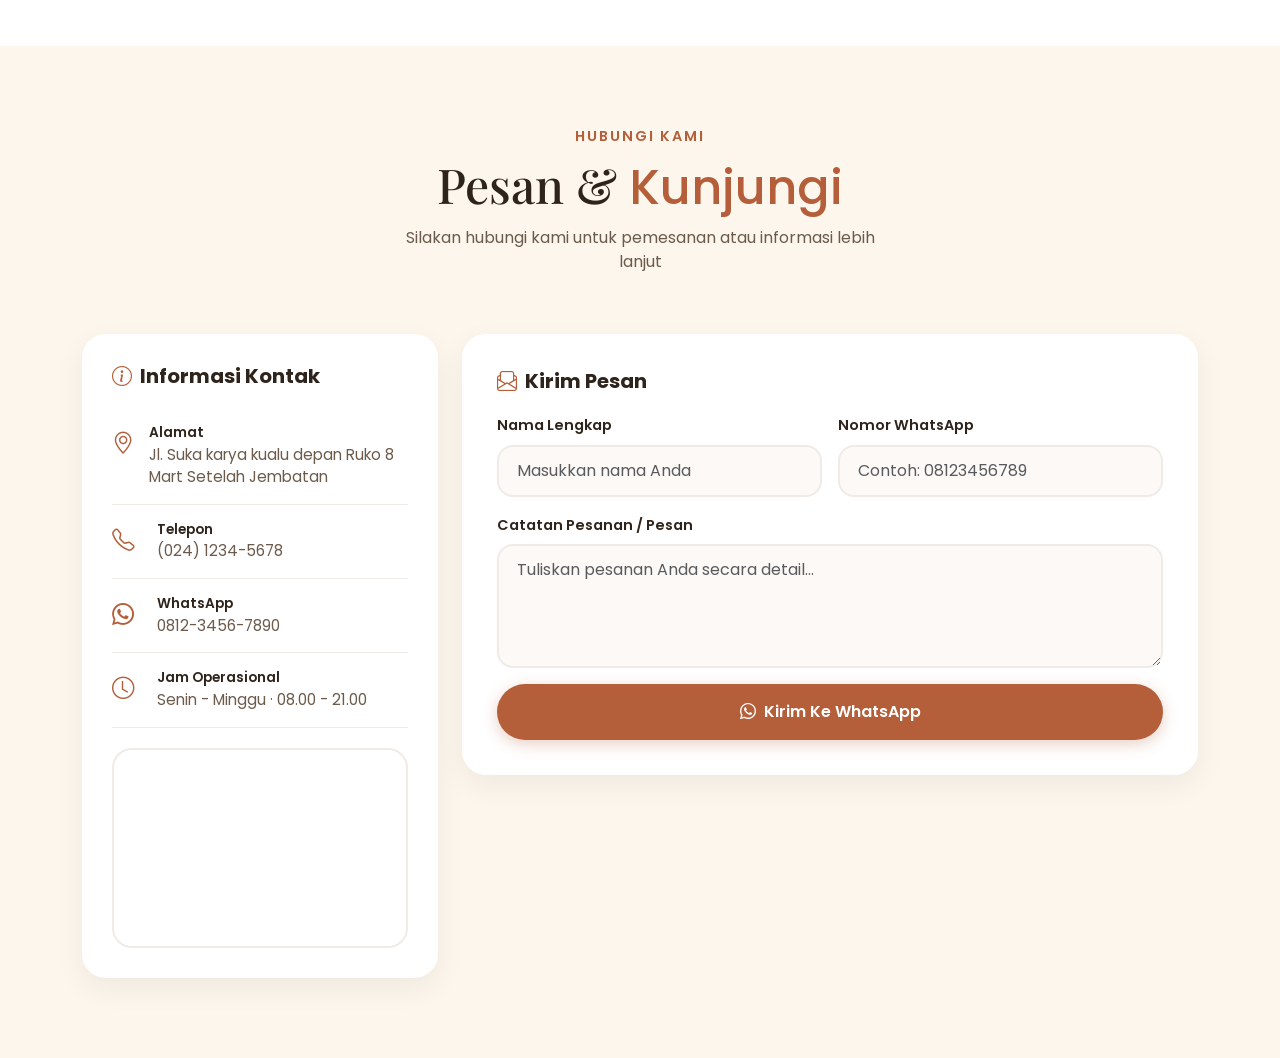
==== commit 59907f59: "Menambahkan Bagian Kontak" ====
--- a/uasvivi.html.html
+++ b/uasvivi.html.html
@@ -363,6 +363,87 @@
     </div>
   </section>
 
+  <!-- ===== CONTACT ===== -->
+  <section id="contact" class="contact-section">
+    <div class="container">
+      <div class="section-title-wrapper" data-aos="fade-up">
+        <div class="subtitle">Hubungi Kami</div>
+        <h2>Pesan & <span style="color:var(--primary);">Kunjungi</span></h2>
+        <p>Silakan hubungi kami untuk pemesanan atau informasi lebih lanjut</p>
+      </div>
+
+      <div class="row g-4">
+        <div class="col-lg-4" data-aos="fade-right">
+          <div class="contact-info-card">
+            <h5 style="font-weight:700;color:var(--secondary);margin-bottom:20px;">
+              <i class="bi bi-info-circle me-2" style="color:var(--primary);"></i>Informasi Kontak
+            </h5>
+            <div class="info-item">
+              <i class="bi bi-geo-alt"></i>
+              <div>
+                <div class="label">Alamat</div>
+                <div class="value">Jl. Suka karya kualu depan Ruko 8 Mart Setelah Jembatan</div>
+              </div>
+            </div>
+            <div class="info-item">
+              <i class="bi bi-telephone"></i>
+              <div>
+                <div class="label">Telepon</div>
+                <div class="value">(024) 1234-5678</div>
+              </div>
+            </div>
+            <div class="info-item">
+              <i class="bi bi-whatsapp"></i>
+              <div>
+                <div class="label">WhatsApp</div>
+                <div class="value">0812-3456-7890</div>
+              </div>
+            </div>
+            <div class="info-item">
+              <i class="bi bi-clock"></i>
+              <div>
+                <div class="label">Jam Operasional</div>
+                <div class="value">Senin - Minggu · 08.00 - 21.00</div>
+              </div>
+            </div>
+            <div class="map-container">
+              <iframe src="https://maps.app.goo.gl/dJ1PLvXXKk7vTXWm7?g_st=aw" allowfullscreen="" loading="lazy"></iframe>
+            </div>
+          </div>
+        </div>
+
+        <div class="col-lg-8" data-aos="fade-left">
+          <div class="contact-form-wrapper">
+            <h5 style="font-weight:700;color:var(--secondary);margin-bottom:20px;">
+              <i class="bi bi-envelope-paper me-2" style="color:var(--primary);"></i>Kirim Pesan
+            </h5>
+            <form id="contactForm">
+              <div class="row g-3">
+                <div class="col-md-6">
+                  <label class="form-label">Nama Lengkap</label>
+                  <input type="text" class="form-control" id="formNama" placeholder="Masukkan nama Anda" required />
+                </div>
+                <div class="col-md-6">
+                  <label class="form-label">Nomor WhatsApp</label>
+                  <input type="tel" class="form-control" id="formHp" placeholder="Contoh: 08123456789" required />
+                </div>
+                <div class="col-12">
+                  <label class="form-label">Catatan Pesanan / Pesan</label>
+                  <textarea class="form-control" id="formPesan" rows="4" placeholder="Tuliskan pesanan Anda secara detail..." required></textarea>
+                </div>
+                <div class="col-12">
+                  <button type="submit" class="btn btn-primary-custom w-100 py-3">
+                    <i class="bi bi-whatsapp me-2"></i>Kirim Ke WhatsApp
+                  </button>
+                </div>
+              </div>
+            </form>
+          </div>
+        </div>
+      </div>
+    </div>
+  </section>
+
   <!-- ===== TOAST CONTAINER ===== -->
   <div class="toast-container" id="toastContainer"></div>
 
--- a/style.css
+++ b/style.css
@@ -481,4 +481,89 @@
       font-size: 0.8rem;
       color: #999;
     }
+
+    /* ===== CONTACT ===== */
+    .contact-section {
+      padding: 80px 0;
+      background: var(--cream);
+    }
+
+    .contact-info-card {
+      background: white;
+      border-radius: 24px;
+      padding: 30px;
+      height: 100%;
+      box-shadow: 0 10px 30px rgba(0,0,0,0.06);
+    }
+
+    .contact-info-card .info-item {
+      display: flex;
+      align-items: flex-start;
+      gap: 15px;
+      padding: 15px 0;
+      border-bottom: 1px solid #f0ebe6;
+    }
+
+    .contact-info-card .info-item:last-child {
+      border-bottom: none;
+    }
+
+    .contact-info-card .info-item i {
+      color: var(--primary);
+      font-size: 1.4rem;
+      width: 30px;
+      margin-top: 4px;
+    }
+
+    .contact-info-card .info-item .label {
+      font-weight: 600;
+      color: var(--secondary);
+      font-size: 0.85rem;
+    }
+
+    .contact-info-card .info-item .value {
+      color: #6c5a4a;
+      font-size: 0.95rem;
+    }
+
+    .contact-form-wrapper {
+      background: white;
+      border-radius: 24px;
+      padding: 35px;
+      box-shadow: 0 10px 30px rgba(0,0,0,0.06);
+    }
+
+    .contact-form-wrapper .form-control {
+      border: 2px solid #f0ebe6;
+      border-radius: 16px;
+      padding: 12px 18px;
+      transition: 0.3s;
+      background: #fcf9f6;
+    }
+
+    .contact-form-wrapper .form-control:focus {
+      border-color: var(--primary);
+      box-shadow: 0 0 0 4px rgba(180, 95, 58, 0.1);
+      background: white;
+    }
+
+    .contact-form-wrapper label {
+      font-weight: 600;
+      color: var(--secondary);
+      font-size: 0.9rem;
+    }
+
+    .map-container {
+      border-radius: 20px;
+      overflow: hidden;
+      margin-top: 20px;
+      border: 2px solid #f0ebe6;
+      height: 200px;
+    }
+
+    .map-container iframe {
+      width: 100%;
+      height: 100%;
+      border: 0;
+    }
     
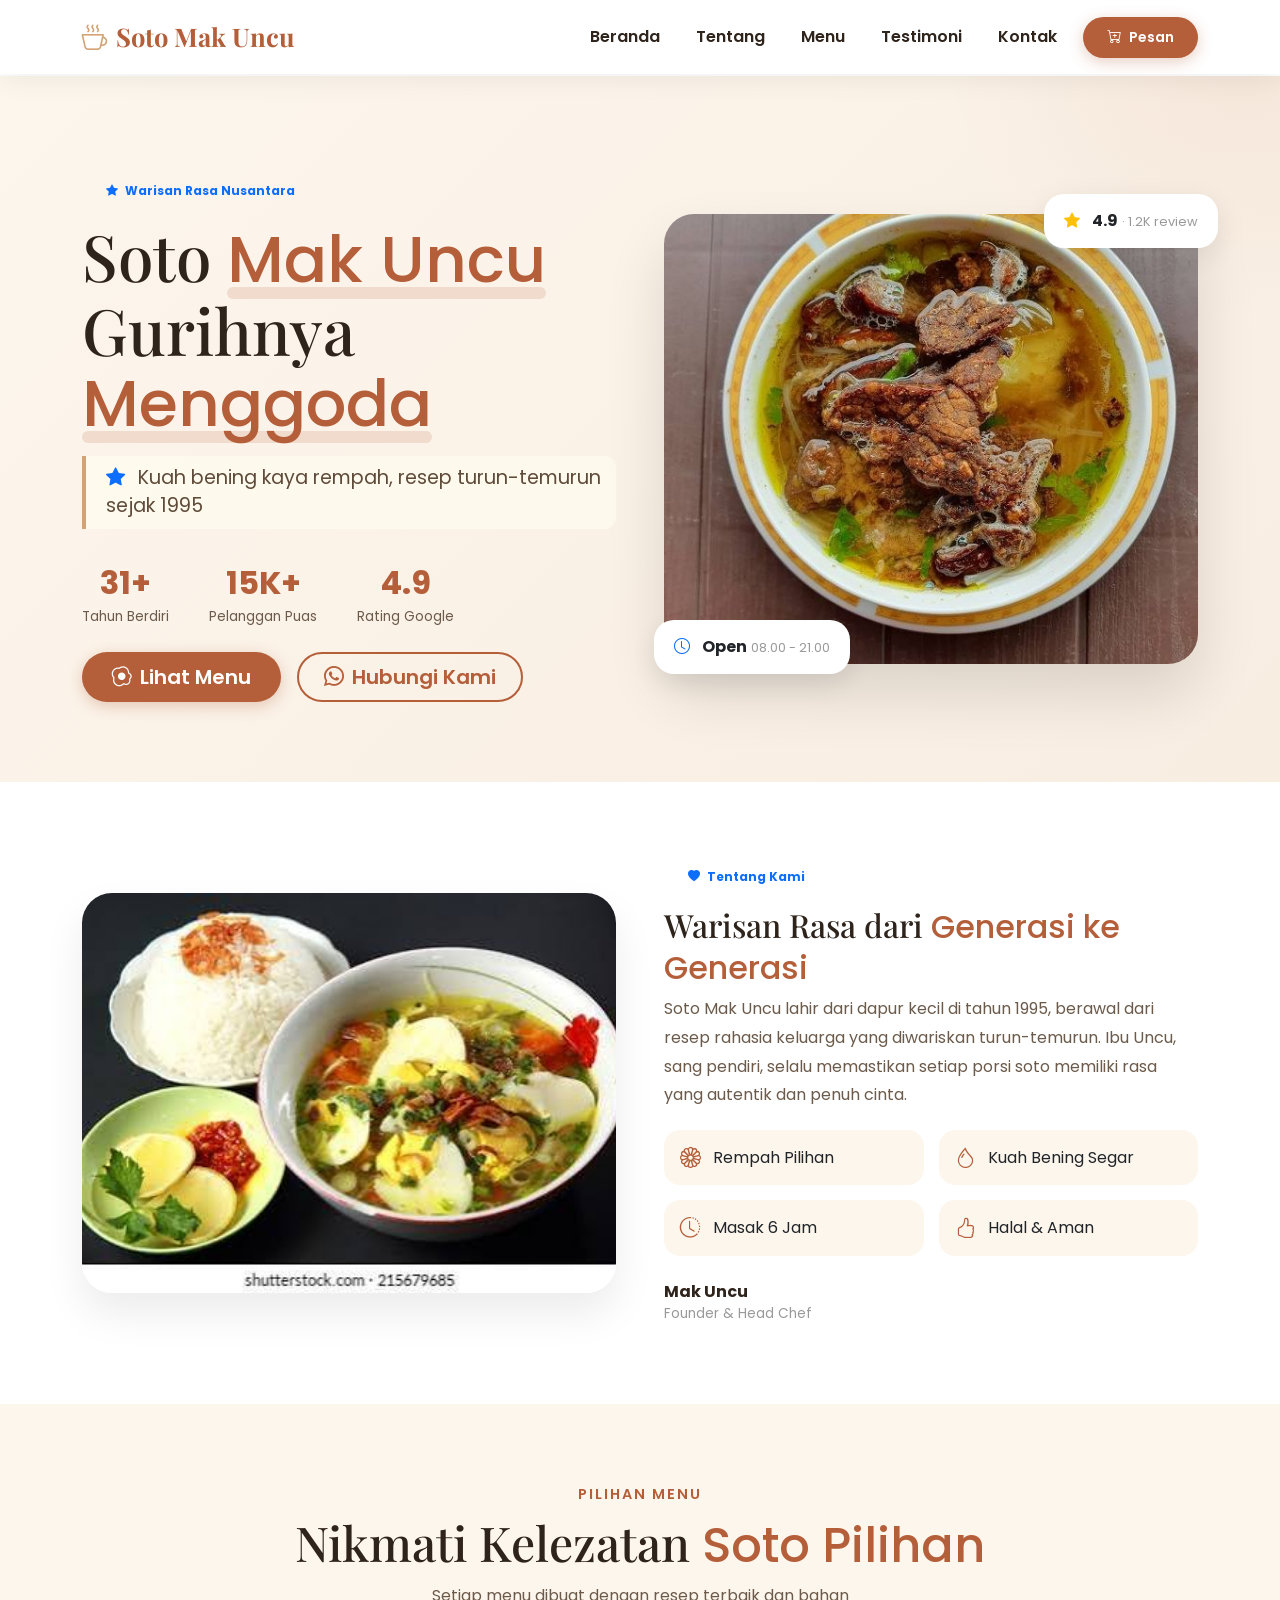
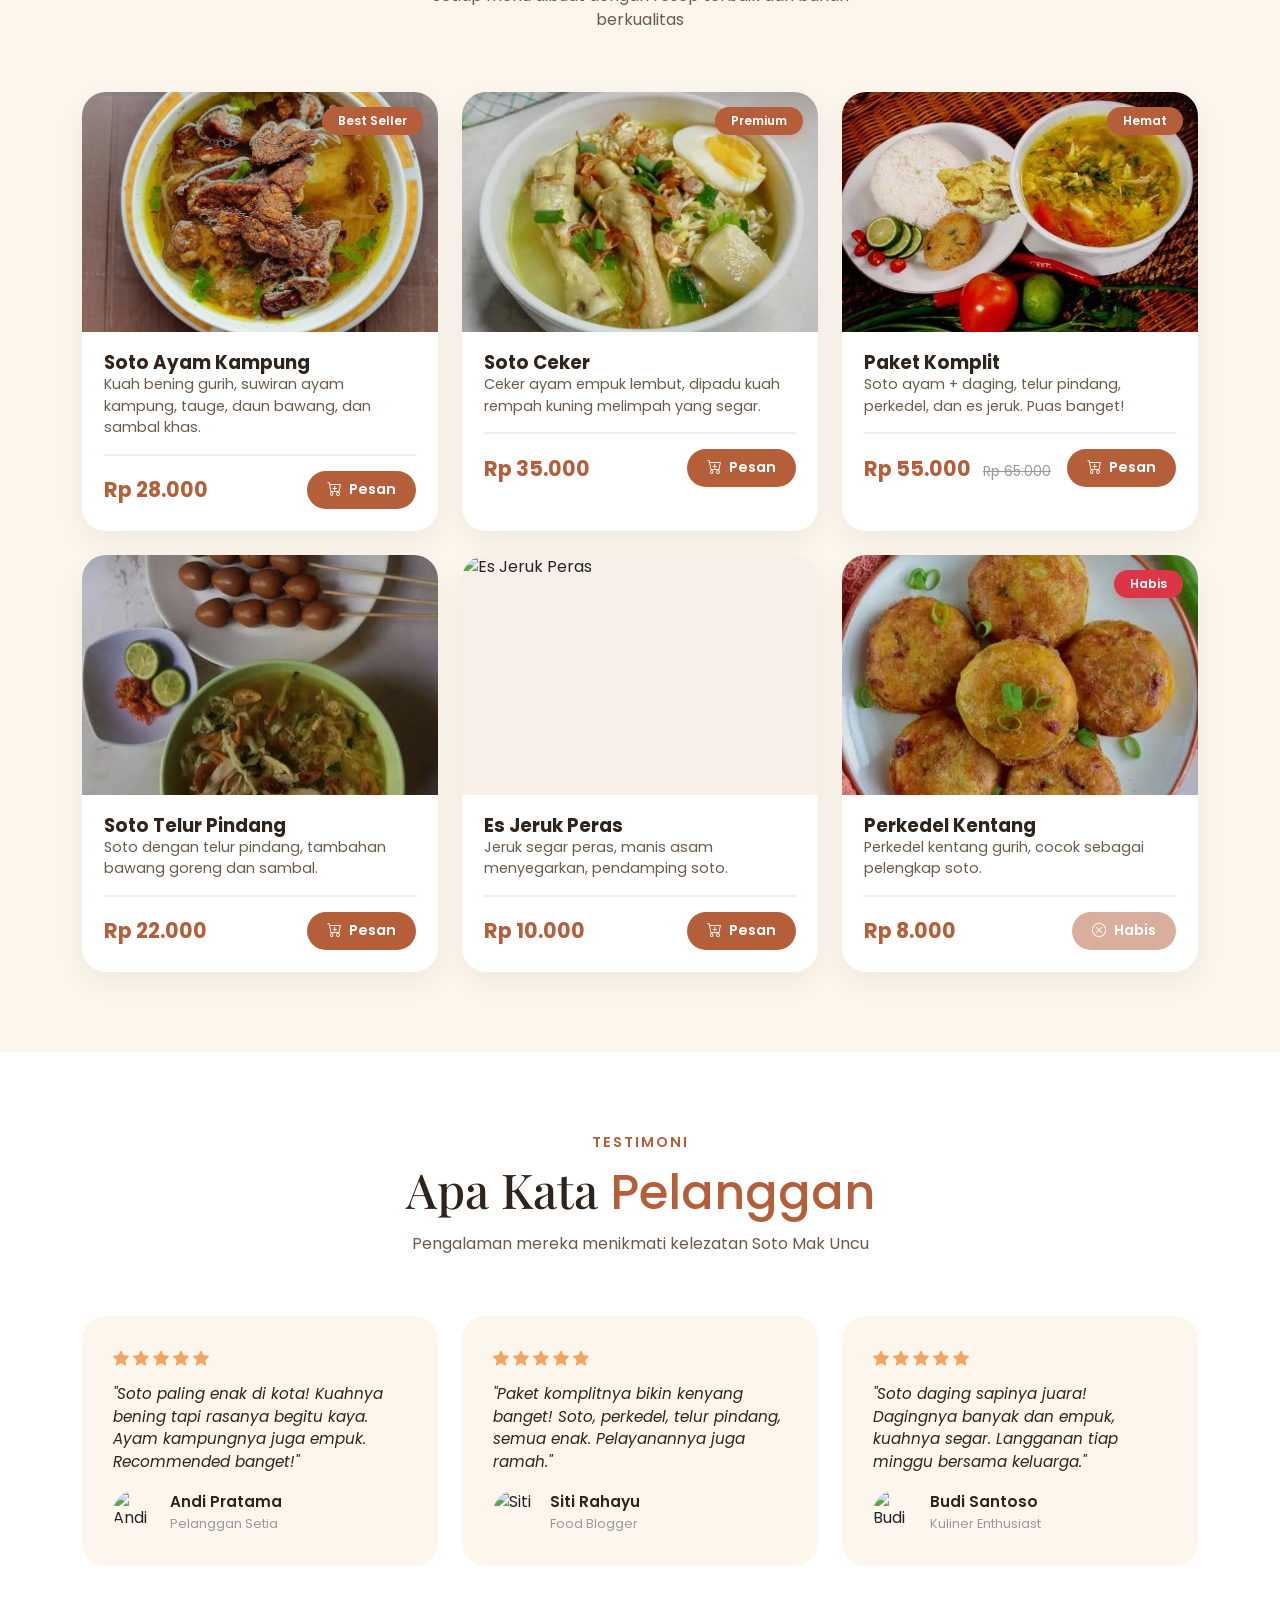
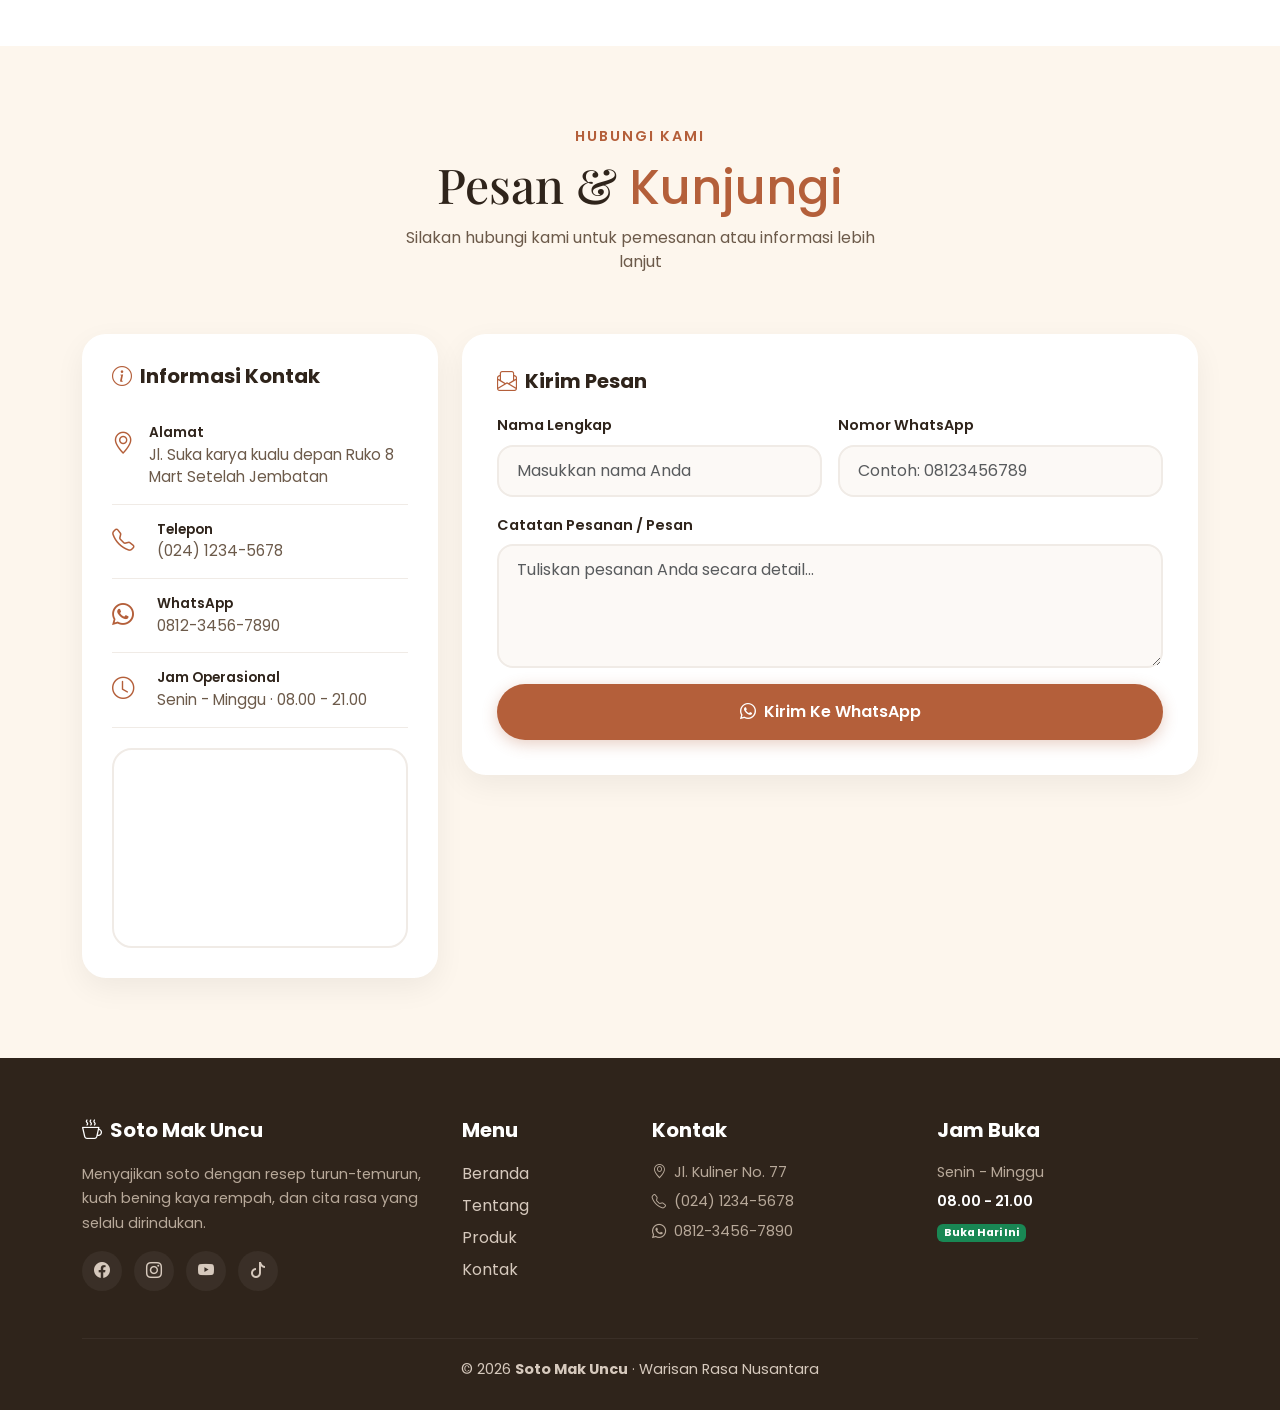
==== commit 09c94685: "Menambahkan bagian footer" ====
--- a/uasvivi.html.html
+++ b/uasvivi.html.html
@@ -444,6 +444,54 @@
     </div>
   </section>
 
+  <!-- ===== FOOTER ===== -->
+  <footer class="footer">
+    <div class="container">
+      <div class="row g-4">
+        <div class="col-md-4">
+          <h5><i class="bi bi-cup-hot me-2"></i>Soto Mak Uncu</h5>
+          <p style="color:#b8a99a;font-size:0.9rem;line-height:1.7;">
+            Menyajikan soto dengan resep turun-temurun, kuah bening kaya rempah, dan cita rasa yang selalu dirindukan.
+          </p>
+          <div class="social-links">
+            <a href="#"><i class="bi bi-facebook"></i></a>
+            <a href="#"><i class="bi bi-instagram"></i></a>
+            <a href="#"><i class="bi bi-youtube"></i></a>
+            <a href="#"><i class="bi bi-tiktok"></i></a>
+          </div>
+        </div>
+        <div class="col-md-2">
+          <h5>Menu</h5>
+          <ul style="list-style:none;padding:0;">
+            <li style="margin-bottom:8px;"><a href="#home">Beranda</a></li>
+            <li style="margin-bottom:8px;"><a href="#about">Tentang</a></li>
+            <li style="margin-bottom:8px;"><a href="#products">Produk</a></li>
+            <li style="margin-bottom:8px;"><a href="#contact">Kontak</a></li>
+          </ul>
+        </div>
+        <div class="col-md-3">
+          <h5>Kontak</h5>
+          <ul style="list-style:none;padding:0;font-size:0.9rem;color:#b8a99a;">
+            <li style="margin-bottom:8px;"><i class="bi bi-geo-alt me-2"></i>Jl. Kuliner No. 77</li>
+            <li style="margin-bottom:8px;"><i class="bi bi-telephone me-2"></i>(024) 1234-5678</li>
+            <li style="margin-bottom:8px;"><i class="bi bi-whatsapp me-2"></i>0812-3456-7890</li>
+          </ul>
+        </div>
+        <div class="col-md-3">
+          <h5>Jam Buka</h5>
+          <ul style="list-style:none;padding:0;font-size:0.9rem;color:#b8a99a;">
+            <li style="margin-bottom:8px;">Senin - Minggu</li>
+            <li style="margin-bottom:8px;font-weight:600;color:white;">08.00 - 21.00</li>
+            <li style="margin-bottom:8px;"><span class="badge bg-success">Buka Hari Ini</span></li>
+          </ul>
+        </div>
+      </div>
+      <div class="footer-bottom">
+        <p class="mb-0">&copy; 2026 <strong>Soto Mak Uncu</strong> · Warisan Rasa Nusantara</p>
+      </div>
+    </div>
+  </footer>
+
   <!-- ===== TOAST CONTAINER ===== -->
   <div class="toast-container" id="toastContainer"></div>
 
--- a/style.css
+++ b/style.css
@@ -566,4 +566,52 @@
       height: 100%;
       border: 0;
     }
+
+    /* ===== FOOTER ===== */
+    .footer {
+      background: var(--secondary);
+      color: #d6c9bd;
+      padding: 60px 0 30px;
+    }
+
+    .footer h5 {
+      color: white;
+      font-weight: 700;
+      margin-bottom: 20px;
+    }
+
+    .footer a {
+      color: #d6c9bd;
+      text-decoration: none;
+      transition: 0.3s;
+    }
+
+    .footer a:hover {
+      color: var(--gold);
+    }
+
+    .footer .social-links a {
+      display: inline-block;
+      width: 40px;
+      height: 40px;
+      background: rgba(255,255,255,0.05);
+      border-radius: 50%;
+      text-align: center;
+      line-height: 40px;
+      transition: 0.3s;
+      margin-right: 8px;
+    }
+
+    .footer .social-links a:hover {
+      background: var(--primary);
+      transform: translateY(-3px);
+    }
+
+    .footer-bottom {
+      border-top: 1px solid rgba(255,255,255,0.05);
+      padding-top: 20px;
+      margin-top: 40px;
+      text-align: center;
+      font-size: 0.9rem;
+    }
     
